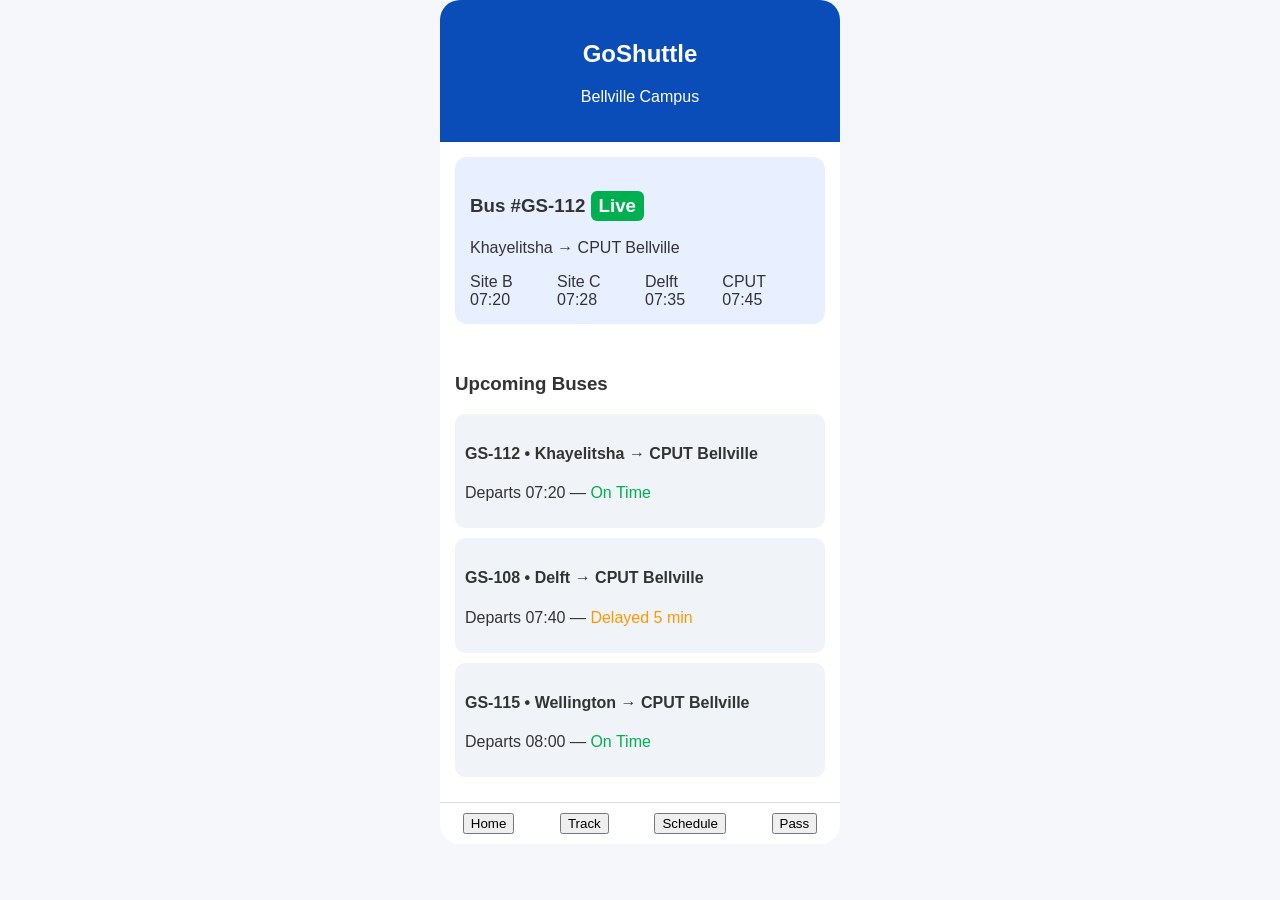
==== home.html @ 5cea3c6d "Add files via upload" ====
<!DOCTYPE html>
<html lang="en">
<head>
  <meta charset="UTF-8" />
  <meta name="viewport" content="width=device-width, initial-scale=1.0" />
  <title>GoShuttle Home</title>
  <link rel="stylesheet" href="home.css" />
</head>
<body>
  <div class="app">
    <header class="header">
      <h2>GoShuttle</h2>
      <p>Bellville Campus</p>
    </header>

    <section class="live-card">
      <h3>Bus #GS-112 <span class="status">Live</span></h3>
      <p>Khayelitsha → CPUT Bellville</p>
      <div class="times">
        <span>Site B 07:20</span>
        <span>Site C 07:28</span>
        <span>Delft 07:35</span>
        <span>CPUT 07:45</span>
      </div>
    </section>

    <section class="upcoming">
      <h3>Upcoming Buses</h3>

      <div class="bus-item on-time">
        <h4>GS-112 • Khayelitsha → CPUT Bellville</h4>
        <p>Departs 07:20 — <span>On Time</span></p>
      </div>

      <div class="bus-item delayed">
        <h4>GS-108 • Delft → CPUT Bellville</h4>
        <p>Departs 07:40 — <span>Delayed 5 min</span></p>
      </div>

      <div class="bus-item on-time">
        <h4>GS-115 • Wellington → CPUT Bellville</h4>
        <p>Departs 08:00 — <span>On Time</span></p>
      </div>
    </section>

    <nav class="bottom-nav">
      <button class="nav-home">Home</button>
      <button class="nav-track">Track</button>
      <button class="nav-schedule">Schedule</button>
      <button class="nav-pass">Pass</button>
    </nav>
  </div>
  <script src="home.js"></script>
</body>
</html>
---- home.css ----
body {
  font-family: 'Segoe UI', sans-serif;
  background-color: #f5f7fa;
  margin: 0;
  color: #333;
}

.app {
  max-width: 400px;
  margin: auto;
  background: white;
  border-radius: 20px;
  overflow: hidden;
}

.header {
  background-color: #0b4db8;
  color: white;
  padding: 20px;
  text-align: center;
}

.live-card {
  background-color: #e8f0ff;
  margin: 15px;
  padding: 15px;
  border-radius: 12px;
}

.status {
  background-color: #00b050;
  color: white;
  padding: 4px 8px;
  border-radius: 6px;
  display: inline-block;
}

.times {
  display: flex;
  justify-content: space-between;
  margin-top: 10px;
}

.upcoming {
  padding: 15px;
}

.bus-item {
  background: #f0f4f8;
  padding: 10px;
  border-radius: 10px;
  margin-bottom: 10px;
}

.bus-item.on-time span {
  color: #00b050;
}

.bus-item.delayed span {
  color: #ff9900;
}

.bottom-nav {
  display: flex;
  justify-content: space-around;
  background-color: #fff;
  border-top: 1px solid #ddd;
  padding: 10px 0;
}
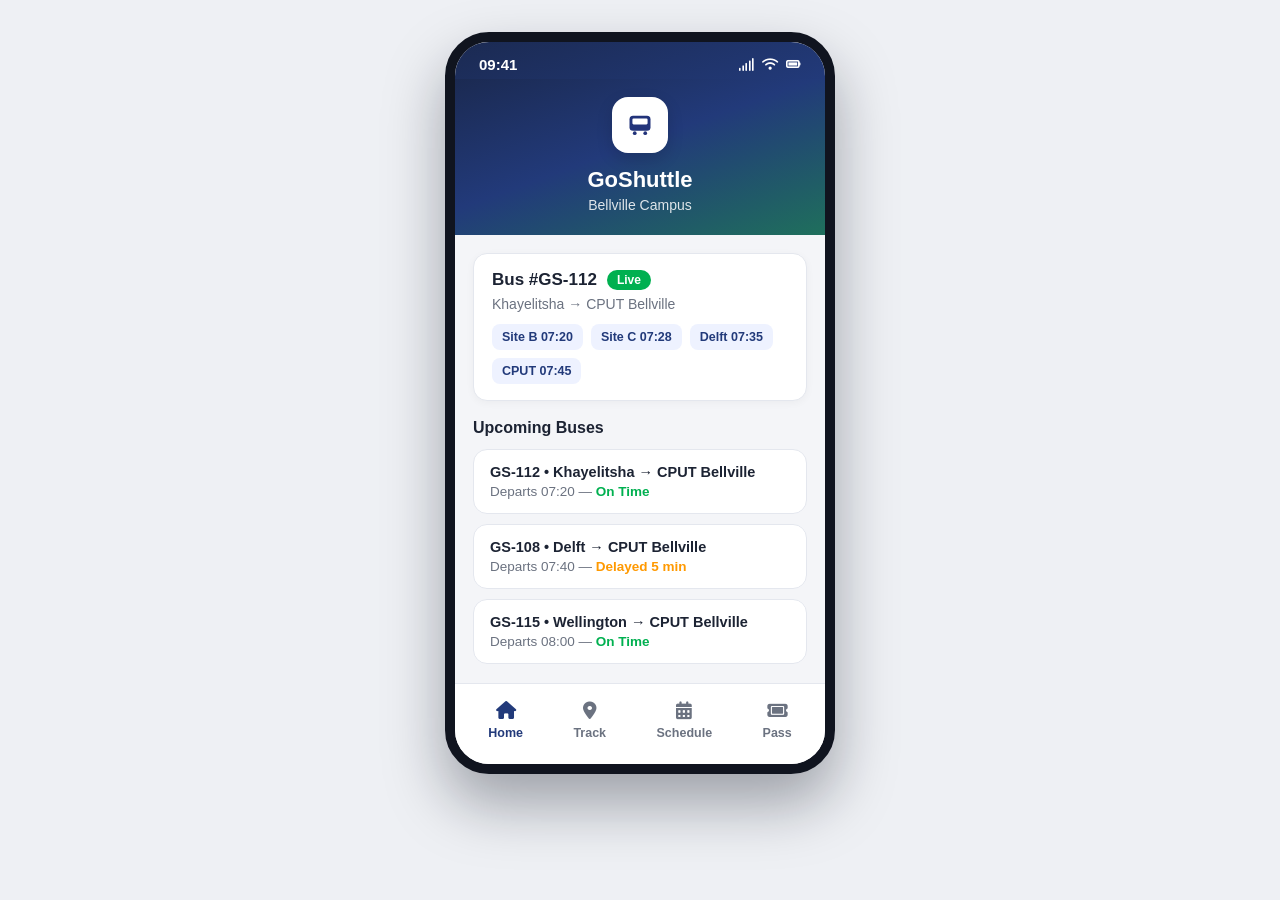
==== commit caaf8a33: "Add files via upload" ====
--- a/home.html
+++ b/home.html
@@ -3,53 +3,88 @@
 <head>
   <meta charset="UTF-8" />
   <meta name="viewport" content="width=device-width, initial-scale=1.0" />
-  <title>GoShuttle Home</title>
-  <link rel="stylesheet" href="home.css" />
+  <title>GoShuttle — Home</title>
+  <link rel="stylesheet" href="https://cdnjs.cloudflare.com/ajax/libs/font-awesome/6.5.1/css/all.min.css">
+  <link rel="stylesheet" href="AppStyle.css" />
 </head>
 <body>
-  <div class="app">
-    <header class="header">
-      <h2>GoShuttle</h2>
+  <div class="phone">
+    <div class="status-bar">
+      <span>09:41</span>
+      <span class="icons">
+        <i class="fa-solid fa-signal"></i>
+        <i class="fa-solid fa-wifi"></i>
+        <i class="fa-solid fa-battery-full"></i>
+      </span>
+    </div>
+
+    <div class="app-header">
+      <div class="logo">
+        <svg viewBox="0 0 24 24" fill="none" xmlns="http://www.w3.org/2000/svg">
+          <rect x="3" y="4" width="18" height="13" rx="3" fill="#22337a"/>
+          <rect x="5.5" y="6.5" width="13" height="5" rx="1" fill="#fff"/>
+          <circle cx="7.5" cy="19" r="1.6" fill="#22337a"/>
+          <circle cx="16.5" cy="19" r="1.6" fill="#22337a"/>
+        </svg>
+      </div>
+      <h1>GoShuttle</h1>
       <p>Bellville Campus</p>
-    </header>
+    </div>
 
-    <section class="live-card">
-      <h3>Bus #GS-112 <span class="status">Live</span></h3>
-      <p>Khayelitsha → CPUT Bellville</p>
-      <div class="times">
-        <span>Site B 07:20</span>
-        <span>Site C 07:28</span>
-        <span>Delft 07:35</span>
-        <span>CPUT 07:45</span>
-      </div>
-    </section>
+    <div class="content">
+      <section class="live-card">
+        <h3>Bus #GS-112 <span class="status">Live</span></h3>
+        <p>Khayelitsha → CPUT Bellville</p>
+        <div class="times">
+          <span>Site B 07:20</span>
+          <span>Site C 07:28</span>
+          <span>Delft 07:35</span>
+          <span>CPUT 07:45</span>
+        </div>
+      </section>
 
-    <section class="upcoming">
-      <h3>Upcoming Buses</h3>
+      <section class="upcoming">
+        <h3>Upcoming Buses</h3>
 
-      <div class="bus-item on-time">
-        <h4>GS-112 • Khayelitsha → CPUT Bellville</h4>
-        <p>Departs 07:20 — <span>On Time</span></p>
-      </div>
+        <div class="bus-item on-time">
+          <h4>GS-112 • Khayelitsha → CPUT Bellville</h4>
+          <p>Departs 07:20 — <span>On Time</span></p>
+        </div>
 
-      <div class="bus-item delayed">
-        <h4>GS-108 • Delft → CPUT Bellville</h4>
-        <p>Departs 07:40 — <span>Delayed 5 min</span></p>
-      </div>
+        <div class="bus-item delayed">
+          <h4>GS-108 • Delft → CPUT Bellville</h4>
+          <p>Departs 07:40 — <span>Delayed 5 min</span></p>
+        </div>
 
-      <div class="bus-item on-time">
-        <h4>GS-115 • Wellington → CPUT Bellville</h4>
-        <p>Departs 08:00 — <span>On Time</span></p>
-      </div>
-    </section>
+        <div class="bus-item on-time">
+          <h4>GS-115 • Wellington → CPUT Bellville</h4>
+          <p>Departs 08:00 — <span>On Time</span></p>
+        </div>
+      </section>
+    </div>
 
     <nav class="bottom-nav">
-      <button class="nav-home">Home</button>
-      <button class="nav-track">Track</button>
-      <button class="nav-schedule">Schedule</button>
-      <button class="nav-pass">Pass</button>
+      <button class="nav-home active" type="button">
+        <i class="fa-solid fa-house nav-icon"></i>
+        Home
+      </button>
+      <button class="nav-track" type="button">
+        <i class="fa-solid fa-location-dot nav-icon"></i>
+        Track
+      </button>
+      <button class="nav-schedule" type="button">
+        <i class="fa-solid fa-calendar-days nav-icon"></i>
+        Schedule
+      </button>
+      <button class="nav-pass" type="button">
+        <i class="fa-solid fa-ticket nav-icon"></i>
+        Pass
+      </button>
     </nav>
   </div>
+
+  <div class="toast" id="toast"></div>
+
   <script src="home.js"></script>
 </body>
 </html>
--- a/AppStyle.css
+++ b/AppStyle.css
@@ -0,0 +1,381 @@
+/* GoShuttle — shared app styles (Home / Track)
+   Matches the design system from LoginAndRegisterStyle.css */
+
+:root {
+  --navy-deep: #1b2a52;
+  --navy: #223a7a;
+  --teal: #1f6f5c;
+  --ink: #1c2333;
+  --muted: #6b7280;
+  --field-bg: #ffffff;
+  --field-border: #e4e7ee;
+  --page-bg: #eef0f4;
+  --card-bg: #f4f5f8;
+  --accent-link: #22337a;
+  --danger: #c0392b;
+  --success: #00b050;
+  --warning: #ff9900;
+  --radius-lg: 22px;
+  --radius-md: 14px;
+  --radius-full: 999px;
+}
+
+* { box-sizing: border-box; }
+
+body {
+  margin: 0;
+  font-family: -apple-system, BlinkMacSystemFont, "Segoe UI", Roboto, Helvetica, Arial, sans-serif;
+  background: var(--page-bg);
+  color: var(--ink);
+  display: flex;
+  justify-content: center;
+  align-items: flex-start;
+  min-height: 100vh;
+  padding: 32px 12px;
+}
+
+/* Phone chrome (same as auth screens) */
+.phone {
+  width: 390px;
+  max-width: 100%;
+  background: var(--card-bg);
+  border-radius: 44px;
+  border: 10px solid #10141f;
+  overflow: hidden;
+  box-shadow: 0 30px 60px rgba(10, 15, 30, 0.35);
+  position: relative;
+  display: flex;
+  flex-direction: column;
+  min-height: 720px;
+}
+
+.status-bar {
+  display: flex;
+  justify-content: space-between;
+  align-items: center;
+  padding: 14px 24px 6px;
+  font-size: 15px;
+  font-weight: 600;
+  color: #ffffff;
+  background: linear-gradient(160deg, var(--navy-deep) 0%, var(--navy) 100%);
+}
+
+.status-bar .icons {
+  display: flex;
+  gap: 8px;
+  align-items: center;
+}
+
+.status-bar .icons i {
+  font-size: 13px;
+}
+
+/* App header */
+.app-header {
+  background: linear-gradient(160deg, var(--navy-deep) 0%, var(--navy) 45%, var(--teal) 100%);
+  padding: 8px 24px 22px;
+  color: #fff;
+  text-align: center;
+  position: relative;
+}
+
+.app-header .logo {
+  width: 56px;
+  height: 56px;
+  background: #ffffff;
+  border-radius: 16px;
+  display: flex;
+  align-items: center;
+  justify-content: center;
+  margin: 10px auto 14px;
+  box-shadow: 0 6px 16px rgba(0,0,0,0.15);
+}
+
+.app-header .logo svg {
+  width: 28px;
+  height: 28px;
+}
+
+.app-header h1,
+.app-header h2 {
+  font-size: 22px;
+  margin: 0 0 4px;
+  font-weight: 800;
+}
+
+.app-header p {
+  margin: 0;
+  font-size: 14px;
+  color: rgba(255,255,255,0.85);
+}
+
+/* Back button (track page) */
+.app-header .back {
+  position: absolute;
+  left: 18px;
+  top: 18px;
+  background: rgba(255,255,255,0.18);
+  border: none;
+  color: #fff;
+  width: 36px;
+  height: 36px;
+  border-radius: 50%;
+  cursor: pointer;
+  display: flex;
+  align-items: center;
+  justify-content: center;
+  transition: background 0.15s ease;
+}
+
+.app-header .back:hover {
+  background: rgba(255,255,255,0.28);
+}
+
+.app-header .back i {
+  font-size: 16px;
+}
+
+/* Main content area */
+.content {
+  flex: 1;
+  padding: 18px 18px 90px;
+  overflow-y: auto;
+}
+
+/* Live card */
+.live-card {
+  background: #fff;
+  border-radius: var(--radius-md);
+  padding: 16px 18px;
+  margin-bottom: 18px;
+  border: 1px solid var(--field-border);
+  box-shadow: 0 2px 8px rgba(10,15,30,0.04);
+}
+
+.live-card h3 {
+  margin: 0 0 6px;
+  font-size: 17px;
+  font-weight: 700;
+  display: flex;
+  align-items: center;
+  gap: 10px;
+}
+
+.live-card .status {
+  background: var(--success);
+  color: #fff;
+  padding: 3px 10px;
+  border-radius: var(--radius-full);
+  font-size: 12px;
+  font-weight: 700;
+}
+
+.live-card > p {
+  margin: 0 0 12px;
+  color: var(--muted);
+  font-size: 14px;
+}
+
+.times {
+  display: flex;
+  flex-wrap: wrap;
+  gap: 8px;
+}
+
+.times span {
+  background: #eef2ff;
+  color: var(--navy);
+  padding: 6px 10px;
+  border-radius: 8px;
+  font-size: 12.5px;
+  font-weight: 600;
+}
+
+/* Upcoming section */
+.upcoming h3 {
+  margin: 0 0 12px;
+  font-size: 16px;
+  font-weight: 800;
+  color: var(--ink);
+}
+
+.bus-item {
+  background: #fff;
+  border: 1px solid var(--field-border);
+  border-radius: var(--radius-md);
+  padding: 14px 16px;
+  margin-bottom: 10px;
+  cursor: pointer;
+  transition: border-color 0.15s ease, box-shadow 0.15s ease, transform 0.05s ease;
+}
+
+.bus-item:hover {
+  border-color: var(--navy);
+  box-shadow: 0 0 0 3px rgba(34, 58, 122, 0.1);
+}
+
+.bus-item:active {
+  transform: scale(0.99);
+}
+
+.bus-item h4 {
+  margin: 0 0 4px;
+  font-size: 14.5px;
+  font-weight: 700;
+  color: var(--ink);
+}
+
+.bus-item p {
+  margin: 0;
+  font-size: 13.5px;
+  color: var(--muted);
+}
+
+.bus-item.on-time span { color: var(--success); font-weight: 700; }
+.bus-item.delayed span { color: var(--warning); font-weight: 700; }
+
+/* Track — map grid */
+.map-grid {
+  display: grid;
+  grid-template-columns: repeat(2, 1fr);
+  gap: 10px;
+  background: linear-gradient(160deg, #e8f0ff 0%, #dce8f8 100%);
+  padding: 18px;
+  border-radius: var(--radius-md);
+  text-align: center;
+  position: relative;
+  margin-bottom: 16px;
+  min-height: 200px;
+}
+
+.location {
+  background: #fff;
+  border-radius: 12px;
+  padding: 12px 8px;
+  font-size: 13px;
+  font-weight: 600;
+  color: var(--ink);
+  border: 1px solid var(--field-border);
+}
+
+.location.active {
+  background: var(--success);
+  color: #fff;
+  border-color: var(--success);
+}
+
+.bus-icon {
+  position: absolute;
+  top: 50%;
+  left: 50%;
+  transform: translate(-50%, -50%);
+  z-index: 2;
+  filter: drop-shadow(0 4px 8px rgba(0,0,0,0.2));
+}
+
+.bus-icon i {
+  font-size: 34px;
+  color: var(--navy);
+}
+
+/* Bus info card */
+.bus-info {
+  background: #fff;
+  border: 1px solid var(--field-border);
+  border-radius: var(--radius-md);
+  padding: 16px 18px;
+  margin-bottom: 12px;
+}
+
+.bus-info h3 {
+  margin: 0 0 8px;
+  font-size: 16px;
+  font-weight: 700;
+}
+
+.bus-info p {
+  margin: 0 0 6px;
+  font-size: 14px;
+  color: var(--muted);
+}
+
+.bus-info .on-time {
+  color: var(--success);
+  font-weight: 700;
+}
+
+/* Bottom navigation */
+.bottom-nav {
+  position: absolute;
+  bottom: 0;
+  left: 0;
+  right: 0;
+  display: flex;
+  justify-content: space-around;
+  background: #fff;
+  border-top: 1px solid var(--field-border);
+  padding: 12px 8px 18px;
+  z-index: 10;
+}
+
+.bottom-nav button {
+  background: none;
+  border: none;
+  font-size: 12.5px;
+  font-weight: 700;
+  color: var(--muted);
+  cursor: pointer;
+  display: flex;
+  flex-direction: column;
+  align-items: center;
+  gap: 4px;
+  padding: 6px 12px;
+  border-radius: 10px;
+  transition: color 0.15s ease, background 0.15s ease;
+  font-family: inherit;
+}
+
+.bottom-nav button:hover {
+  color: var(--navy);
+  background: #f0f3fa;
+}
+
+.bottom-nav button.active {
+  color: var(--navy);
+}
+
+.bottom-nav button .nav-icon {
+  font-size: 18px;
+  line-height: 1;
+  display: block;
+  margin-bottom: 2px;
+}
+
+/* Toast (shared) */
+.toast {
+  position: fixed;
+  bottom: 24px;
+  left: 50%;
+  transform: translateX(-50%) translateY(20px);
+  background: var(--navy-deep);
+  color: #fff;
+  padding: 12px 20px;
+  border-radius: var(--radius-full);
+  font-size: 14px;
+  font-weight: 600;
+  opacity: 0;
+  pointer-events: none;
+  transition: opacity 0.25s ease, transform 0.25s ease;
+  z-index: 100;
+  box-shadow: 0 10px 30px rgba(0,0,0,0.25);
+}
+
+.toast.show {
+  opacity: 1;
+  transform: translateX(-50%) translateY(0);
+}
+
+@media (max-width: 420px) {
+  .phone { border-radius: 0; border-width: 0; min-height: 100vh; }
+  body { padding: 0; }
+}
